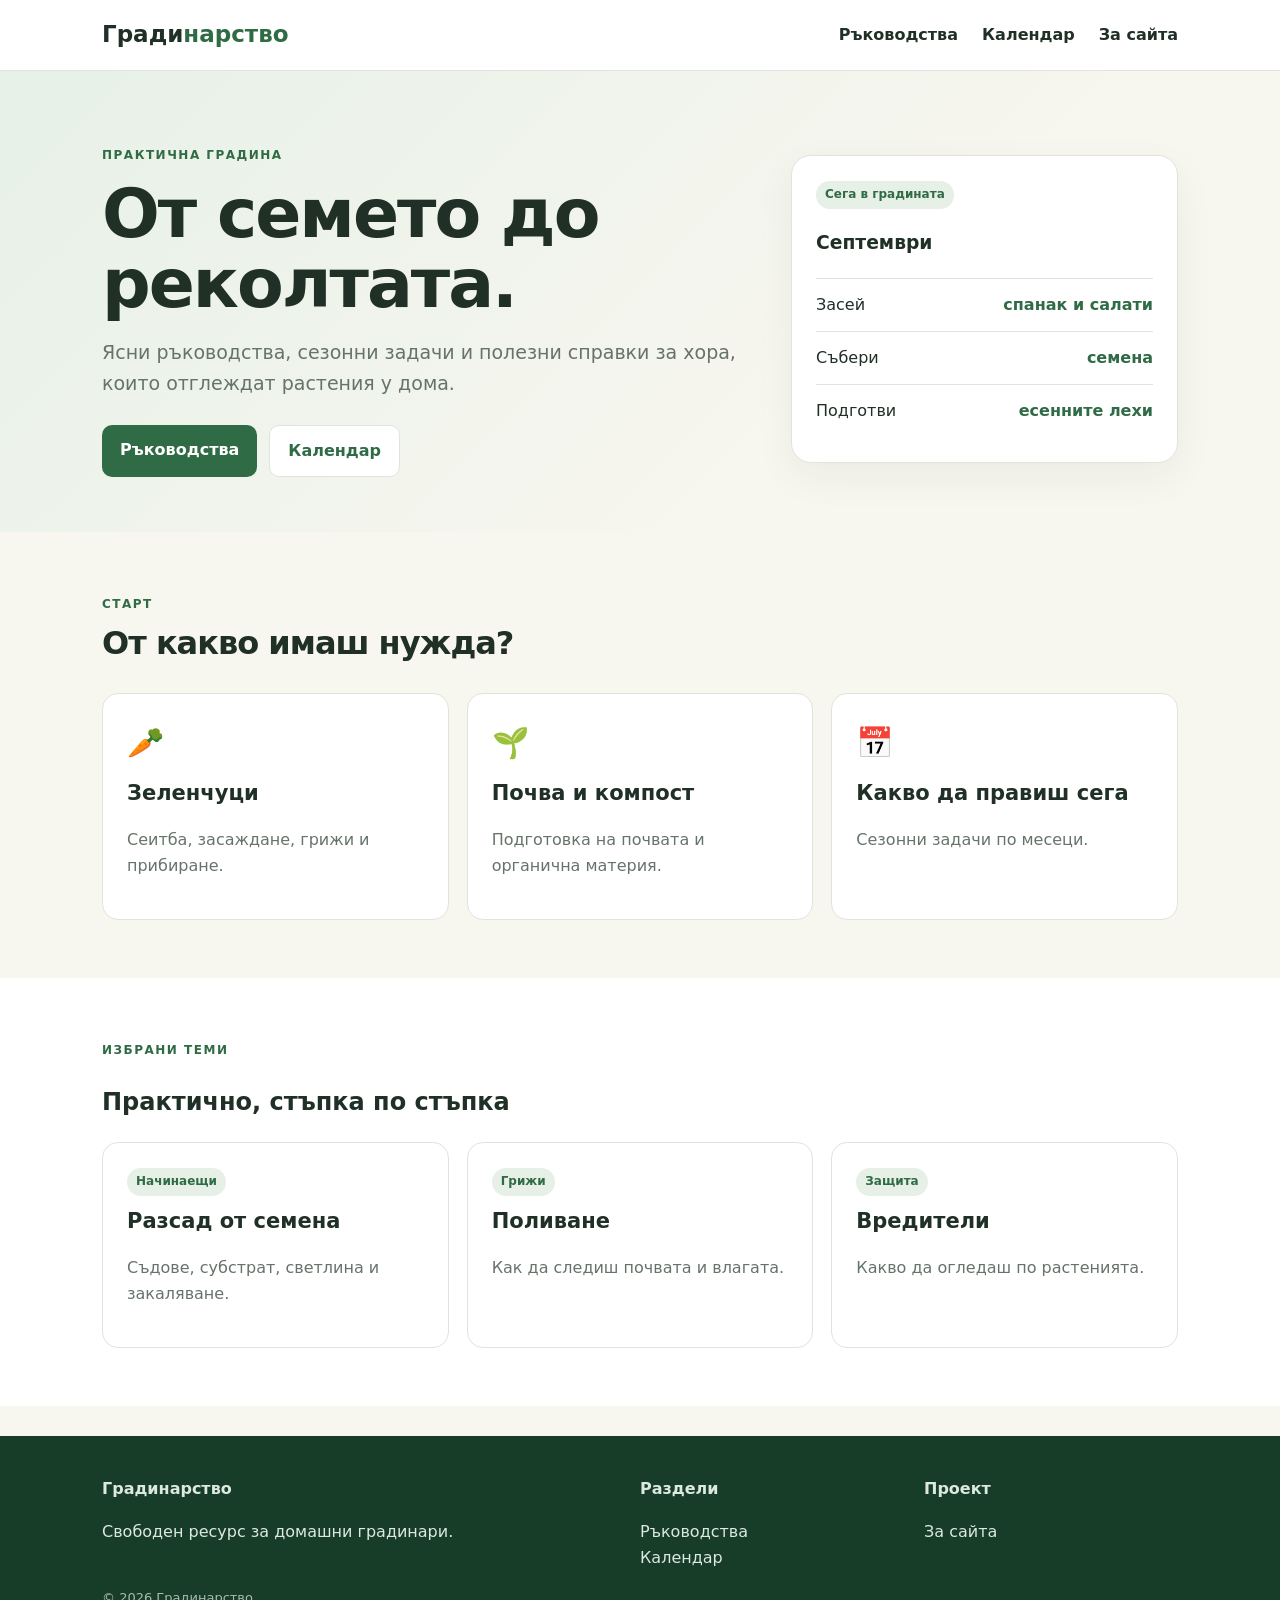
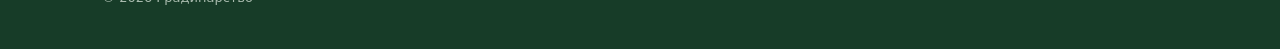
==== index.html @ 7c33d573 "Нов сайт: index.html" ====
<!doctype html><html lang="bg"><head><meta charset="utf-8"><meta name="viewport" content="width=device-width,initial-scale=1"><meta name="description" content="Практични ръководства, сезонен календар и безплатни ресурси за домашната градина."><link rel="stylesheet" href="styles.css"><title>Градинарство | Практични ръководства</title></head><body><nav class="nav"><div class="wrap navin"><a class="brand" href="index.html">Гради<span>нарство</span></a><div class="links"><a href="guides.html">Ръководства</a><a href="calendar.html">Календар</a><a href="about.html">За сайта</a></div></div></nav><header class="hero"><div class="wrap hero-grid"><div><span class="eyebrow">Практична градина</span><h1>От семето до реколтата.</h1><p>Ясни ръководства, сезонни задачи и полезни справки за хора, които отглеждат растения у дома.</p><div class="actions"><a class="btn" href="guides.html">Ръководства</a><a class="btn alt" href="calendar.html">Календар</a></div></div><div class="hero-card"><span class="tag">Сега в градината</span><h3>Септември</h3><div class="month"><span>Засей</span><b>спанак и салати</b></div><div class="month"><span>Събери</span><b>семена</b></div><div class="month"><span>Подготви</span><b>есенните лехи</b></div></div></div></header><section><div class="wrap"><div class="section-head"><div><span class="eyebrow">Старт</span><h2>От какво имаш нужда?</h2></div></div><div class="grid"><a class="card" href="guides.html"><div class="icon">🥕</div><h3>Зеленчуци</h3><p class="muted">Сеитба, засаждане, грижи и прибиране.</p></a><a class="card" href="guides.html"><div class="icon">🌱</div><h3>Почва и компост</h3><p class="muted">Подготовка на почвата и органична материя.</p></a><a class="card" href="calendar.html"><div class="icon">📅</div><h3>Какво да правиш сега</h3><p class="muted">Сезонни задачи по месеци.</p></a></div></div></section><section style="background:#fff"><div class="wrap"><span class="eyebrow">Избрани теми</span><h2>Практично, стъпка по стъпка</h2><div class="grid"><a class="card" href="guides.html"><span class="tag">Начинаещи</span><h3>Разсад от семена</h3><p class="muted">Съдове, субстрат, светлина и закаляване.</p></a><a class="card" href="guides.html"><span class="tag">Грижи</span><h3>Поливане</h3><p class="muted">Как да следиш почвата и влагата.</p></a><a class="card" href="guides.html"><span class="tag">Защита</span><h3>Вредители</h3><p class="muted">Какво да огледаш по растенията.</p></a></div></div></section><footer class="footer"><div class="wrap footer-grid"><div><b>Градинарство</b><p>Свободен ресурс за домашни градинари.</p></div><div><b>Раздели</b><p><a href="guides.html">Ръководства</a><br><a href="calendar.html">Календар</a></p></div><div><b>Проект</b><p><a href="about.html">За сайта</a></p></div></div><div class="wrap small">© 2026 Градинарство</div></footer></body></html>
---- styles.css ----
:root{--bg:#f7f6ef;--card:#fff;--ink:#203026;--muted:#66736a;--green:#2f6b45;--green2:#e6f0e7;--line:#dfe5dd;--max:1120px}*{box-sizing:border-box}body{margin:0;background:var(--bg);color:var(--ink);font:16px/1.65 system-ui,sans-serif}a{color:inherit;text-decoration:none}.wrap{max-width:var(--max);margin:auto;padding:0 22px}.nav{background:#fff;border-bottom:1px solid var(--line);position:sticky;top:0;z-index:10}.navin{display:flex;align-items:center;justify-content:space-between;min-height:70px}.brand{font-size:23px;font-weight:800}.brand span{color:var(--green)}.links{display:flex;gap:24px;font-weight:650}.links a:hover{color:var(--green)}.hero{padding:70px 0 55px;background:linear-gradient(135deg,#e7f1e7,#f7f6ef 65%)}.hero-grid{display:grid;grid-template-columns:1.25fr .75fr;gap:44px;align-items:center}.eyebrow{text-transform:uppercase;letter-spacing:1.5px;color:var(--green);font-weight:800;font-size:12px}.hero h1{font-size:clamp(40px,6vw,68px);line-height:1.02;letter-spacing:-2px;margin:12px 0}.hero p{font-size:19px;color:var(--muted);max-width:650px}.actions{display:flex;gap:12px;margin-top:25px;flex-wrap:wrap}.btn{padding:12px 18px;border-radius:10px;background:var(--green);color:#fff;font-weight:750}.btn.alt{background:#fff;color:var(--green);border:1px solid var(--line)}.hero-card,.card{background:var(--card);border:1px solid var(--line);border-radius:16px;padding:24px}.hero-card{border-radius:20px;box-shadow:0 14px 40px #1d33220e}.month{display:flex;justify-content:space-between;border-top:1px solid var(--line);padding:13px 0}.month b{color:var(--green)}section{padding:58px 0}.section-head{display:flex;justify-content:space-between;align-items:end;gap:20px;margin-bottom:24px}.section-head h2{font-size:32px;letter-spacing:-1px;margin:0}.muted{color:var(--muted)}.grid{display:grid;grid-template-columns:repeat(3,1fr);gap:18px}.card h3{margin:8px 0;font-size:21px}.icon{font-size:30px}.tag{display:inline-block;background:var(--green2);color:var(--green);padding:4px 9px;border-radius:99px;font-size:12px;font-weight:800}.calendar{display:grid;grid-template-columns:repeat(4,1fr);gap:12px}.search{width:100%;padding:14px;border:1px solid var(--line);border-radius:10px;font:inherit}.article{max-width:780px}.article h1{font-size:48px;line-height:1.08}.article h2{margin-top:36px}.footer{background:#173c28;color:#dce9df;padding:40px 0;margin-top:30px}.footer-grid{display:grid;grid-template-columns:2fr 1fr 1fr;gap:30px}.small{font-size:13px;color:#a9bbae}@media(max-width:800px){.links{display:none}.hero-grid,.grid,.footer-grid{grid-template-columns:1fr}.calendar{grid-template-columns:repeat(2,1fr)}.hero h1{font-size:44px}}
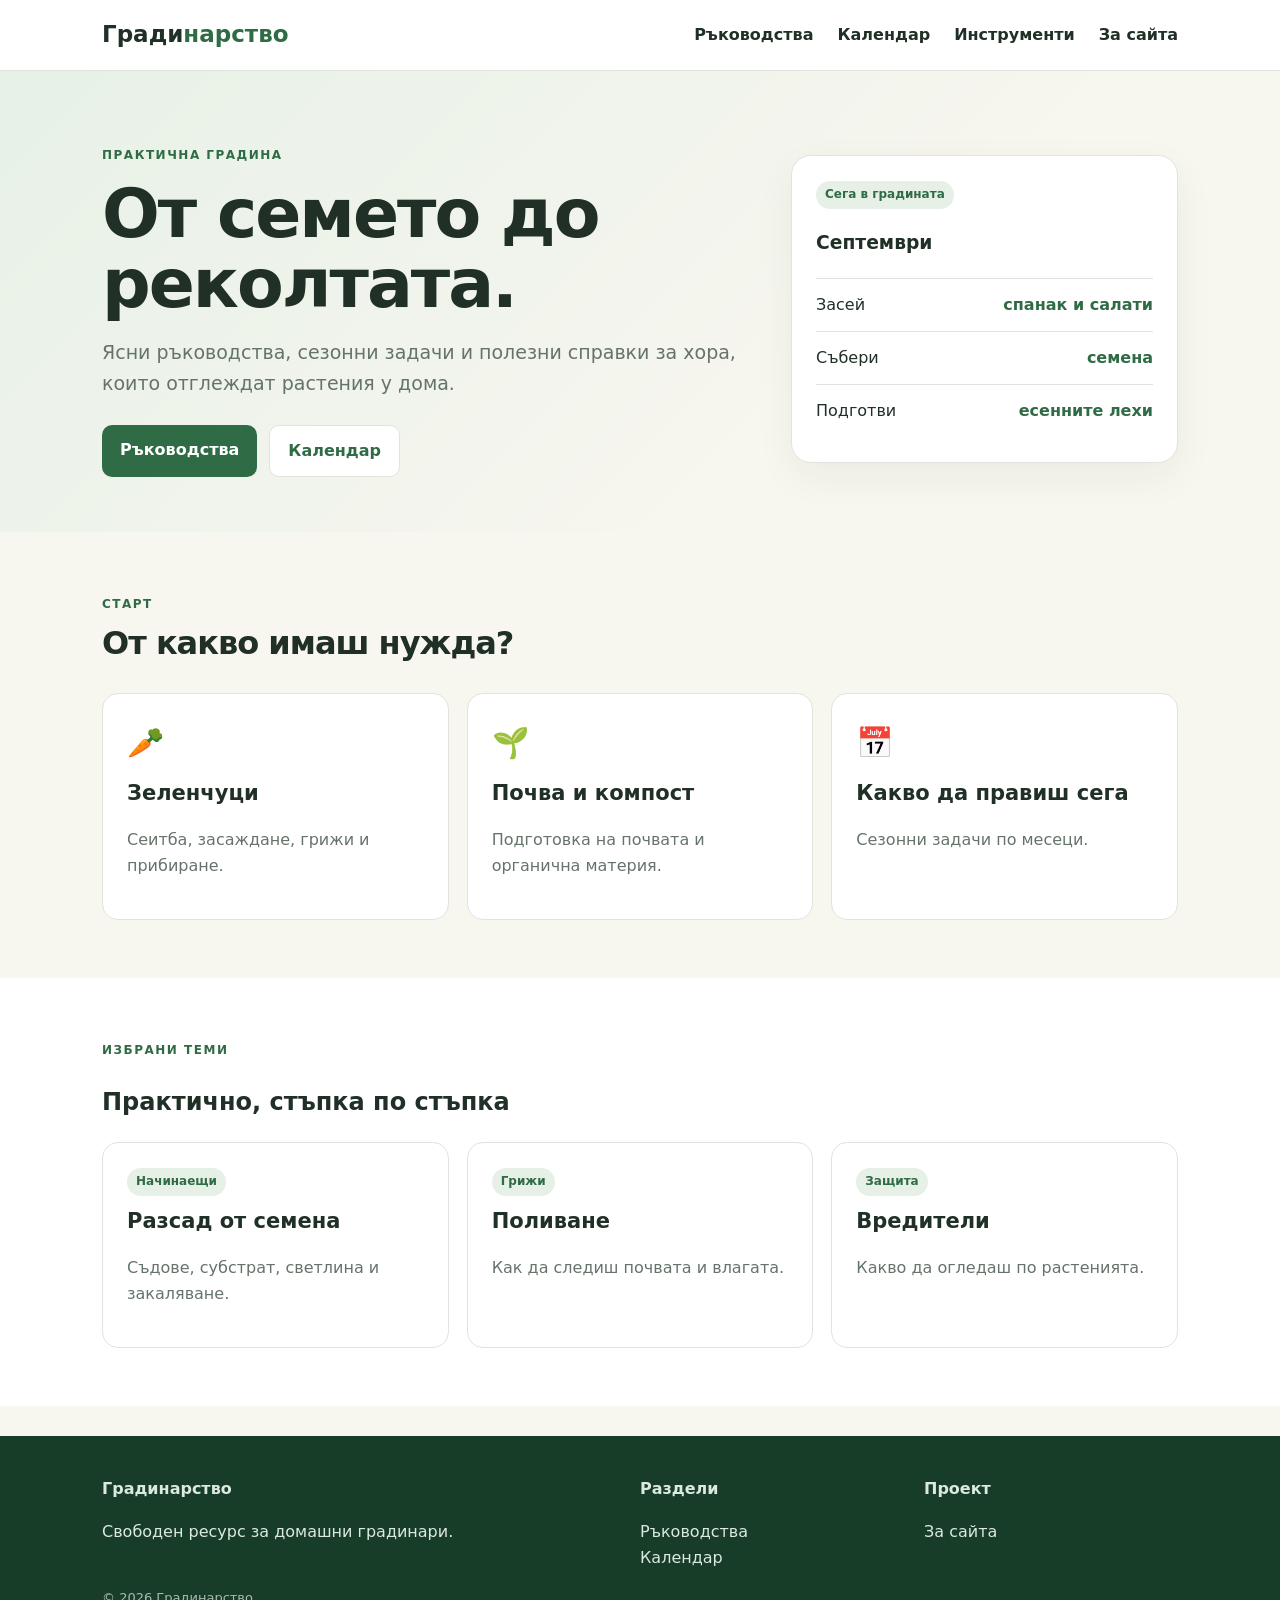
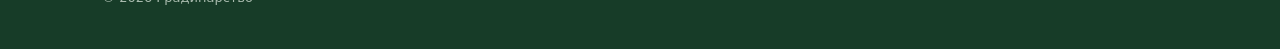
==== commit 31ca0509: "Добавяне на инструменти в основната навигация" ====
--- a/index.html
+++ b/index.html
@@ -1 +1 @@
-<!doctype html><html lang="bg"><head><meta charset="utf-8"><meta name="viewport" content="width=device-width,initial-scale=1"><meta name="description" content="Практични ръководства, сезонен календар и безплатни ресурси за домашната градина."><link rel="stylesheet" href="styles.css"><title>Градинарство | Практични ръководства</title></head><body><nav class="nav"><div class="wrap navin"><a class="brand" href="index.html">Гради<span>нарство</span></a><div class="links"><a href="guides.html">Ръководства</a><a href="calendar.html">Календар</a><a href="about.html">За сайта</a></div></div></nav><header class="hero"><div class="wrap hero-grid"><div><span class="eyebrow">Практична градина</span><h1>От семето до реколтата.</h1><p>Ясни ръководства, сезонни задачи и полезни справки за хора, които отглеждат растения у дома.</p><div class="actions"><a class="btn" href="guides.html">Ръководства</a><a class="btn alt" href="calendar.html">Календар</a></div></div><div class="hero-card"><span class="tag">Сега в градината</span><h3>Септември</h3><div class="month"><span>Засей</span><b>спанак и салати</b></div><div class="month"><span>Събери</span><b>семена</b></div><div class="month"><span>Подготви</span><b>есенните лехи</b></div></div></div></header><section><div class="wrap"><div class="section-head"><div><span class="eyebrow">Старт</span><h2>От какво имаш нужда?</h2></div></div><div class="grid"><a class="card" href="guides.html"><div class="icon">🥕</div><h3>Зеленчуци</h3><p class="muted">Сеитба, засаждане, грижи и прибиране.</p></a><a class="card" href="guides.html"><div class="icon">🌱</div><h3>Почва и компост</h3><p class="muted">Подготовка на почвата и органична материя.</p></a><a class="card" href="calendar.html"><div class="icon">📅</div><h3>Какво да правиш сега</h3><p class="muted">Сезонни задачи по месеци.</p></a></div></div></section><section style="background:#fff"><div class="wrap"><span class="eyebrow">Избрани теми</span><h2>Практично, стъпка по стъпка</h2><div class="grid"><a class="card" href="guides.html"><span class="tag">Начинаещи</span><h3>Разсад от семена</h3><p class="muted">Съдове, субстрат, светлина и закаляване.</p></a><a class="card" href="guides.html"><span class="tag">Грижи</span><h3>Поливане</h3><p class="muted">Как да следиш почвата и влагата.</p></a><a class="card" href="guides.html"><span class="tag">Защита</span><h3>Вредители</h3><p class="muted">Какво да огледаш по растенията.</p></a></div></div></section><footer class="footer"><div class="wrap footer-grid"><div><b>Градинарство</b><p>Свободен ресурс за домашни градинари.</p></div><div><b>Раздели</b><p><a href="guides.html">Ръководства</a><br><a href="calendar.html">Календар</a></p></div><div><b>Проект</b><p><a href="about.html">За сайта</a></p></div></div><div class="wrap small">© 2026 Градинарство</div></footer></body></html>+<!doctype html><html lang="bg"><head><meta charset="utf-8"><meta name="viewport" content="width=device-width,initial-scale=1"><meta name="description" content="Практични ръководства, сезонен календар и безплатни ресурси за домашната градина."><link rel="stylesheet" href="styles.css"><title>Градинарство | Практични ръководства</title></head><body><nav class="nav"><div class="wrap navin"><a class="brand" href="index.html">Гради<span>нарство</span></a><div class="links"><a href="guides.html">Ръководства</a><a href="calendar.html">Календар</a><a href="tools.html">Инструменти</a><a href="about.html">За сайта</a></div></div></nav><header class="hero"><div class="wrap hero-grid"><div><span class="eyebrow">Практична градина</span><h1>От семето до реколтата.</h1><p>Ясни ръководства, сезонни задачи и полезни справки за хора, които отглеждат растения у дома.</p><div class="actions"><a class="btn" href="guides.html">Ръководства</a><a class="btn alt" href="calendar.html">Календар</a></div></div><div class="hero-card"><span class="tag">Сега в градината</span><h3>Септември</h3><div class="month"><span>Засей</span><b>спанак и салати</b></div><div class="month"><span>Събери</span><b>семена</b></div><div class="month"><span>Подготви</span><b>есенните лехи</b></div></div></div></header><section><div class="wrap"><div class="section-head"><div><span class="eyebrow">Старт</span><h2>От какво имаш нужда?</h2></div></div><div class="grid"><a class="card" href="guides.html"><div class="icon">🥕</div><h3>Зеленчуци</h3><p class="muted">Сеитба, засаждане, грижи и прибиране.</p></a><a class="card" href="guides.html"><div class="icon">🌱</div><h3>Почва и компост</h3><p class="muted">Подготовка на почвата и органична материя.</p></a><a class="card" href="calendar.html"><div class="icon">📅</div><h3>Какво да правиш сега</h3><p class="muted">Сезонни задачи по месеци.</p></a></div></div></section><section style="background:#fff"><div class="wrap"><span class="eyebrow">Избрани теми</span><h2>Практично, стъпка по стъпка</h2><div class="grid"><a class="card" href="guides.html"><span class="tag">Начинаещи</span><h3>Разсад от семена</h3><p class="muted">Съдове, субстрат, светлина и закаляване.</p></a><a class="card" href="guides.html"><span class="tag">Грижи</span><h3>Поливане</h3><p class="muted">Как да следиш почвата и влагата.</p></a><a class="card" href="guides.html"><span class="tag">Защита</span><h3>Вредители</h3><p class="muted">Какво да огледаш по растенията.</p></a></div></div></section><footer class="footer"><div class="wrap footer-grid"><div><b>Градинарство</b><p>Свободен ресурс за домашни градинари.</p></div><div><b>Раздели</b><p><a href="guides.html">Ръководства</a><br><a href="calendar.html">Календар</a></p></div><div><b>Проект</b><p><a href="about.html">За сайта</a></p></div></div><div class="wrap small">© 2026 Градинарство</div></footer></body></html>
